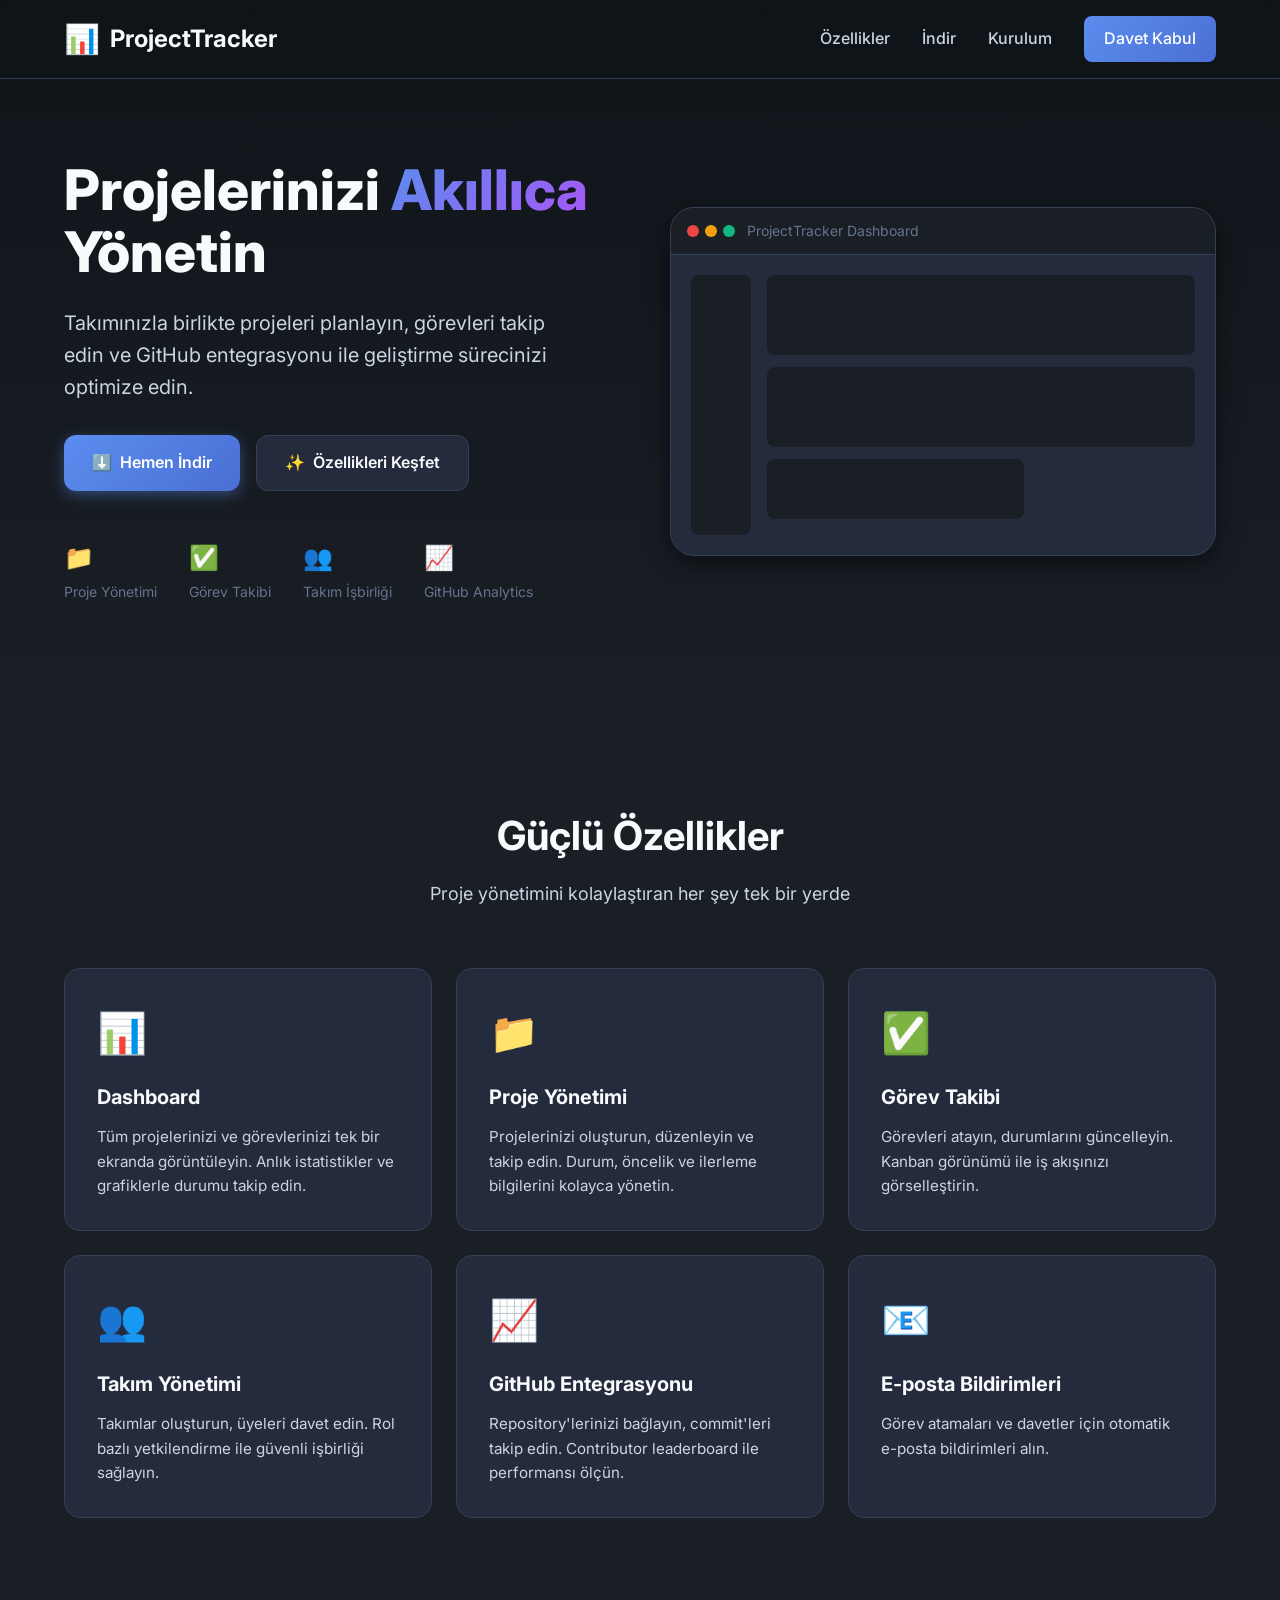
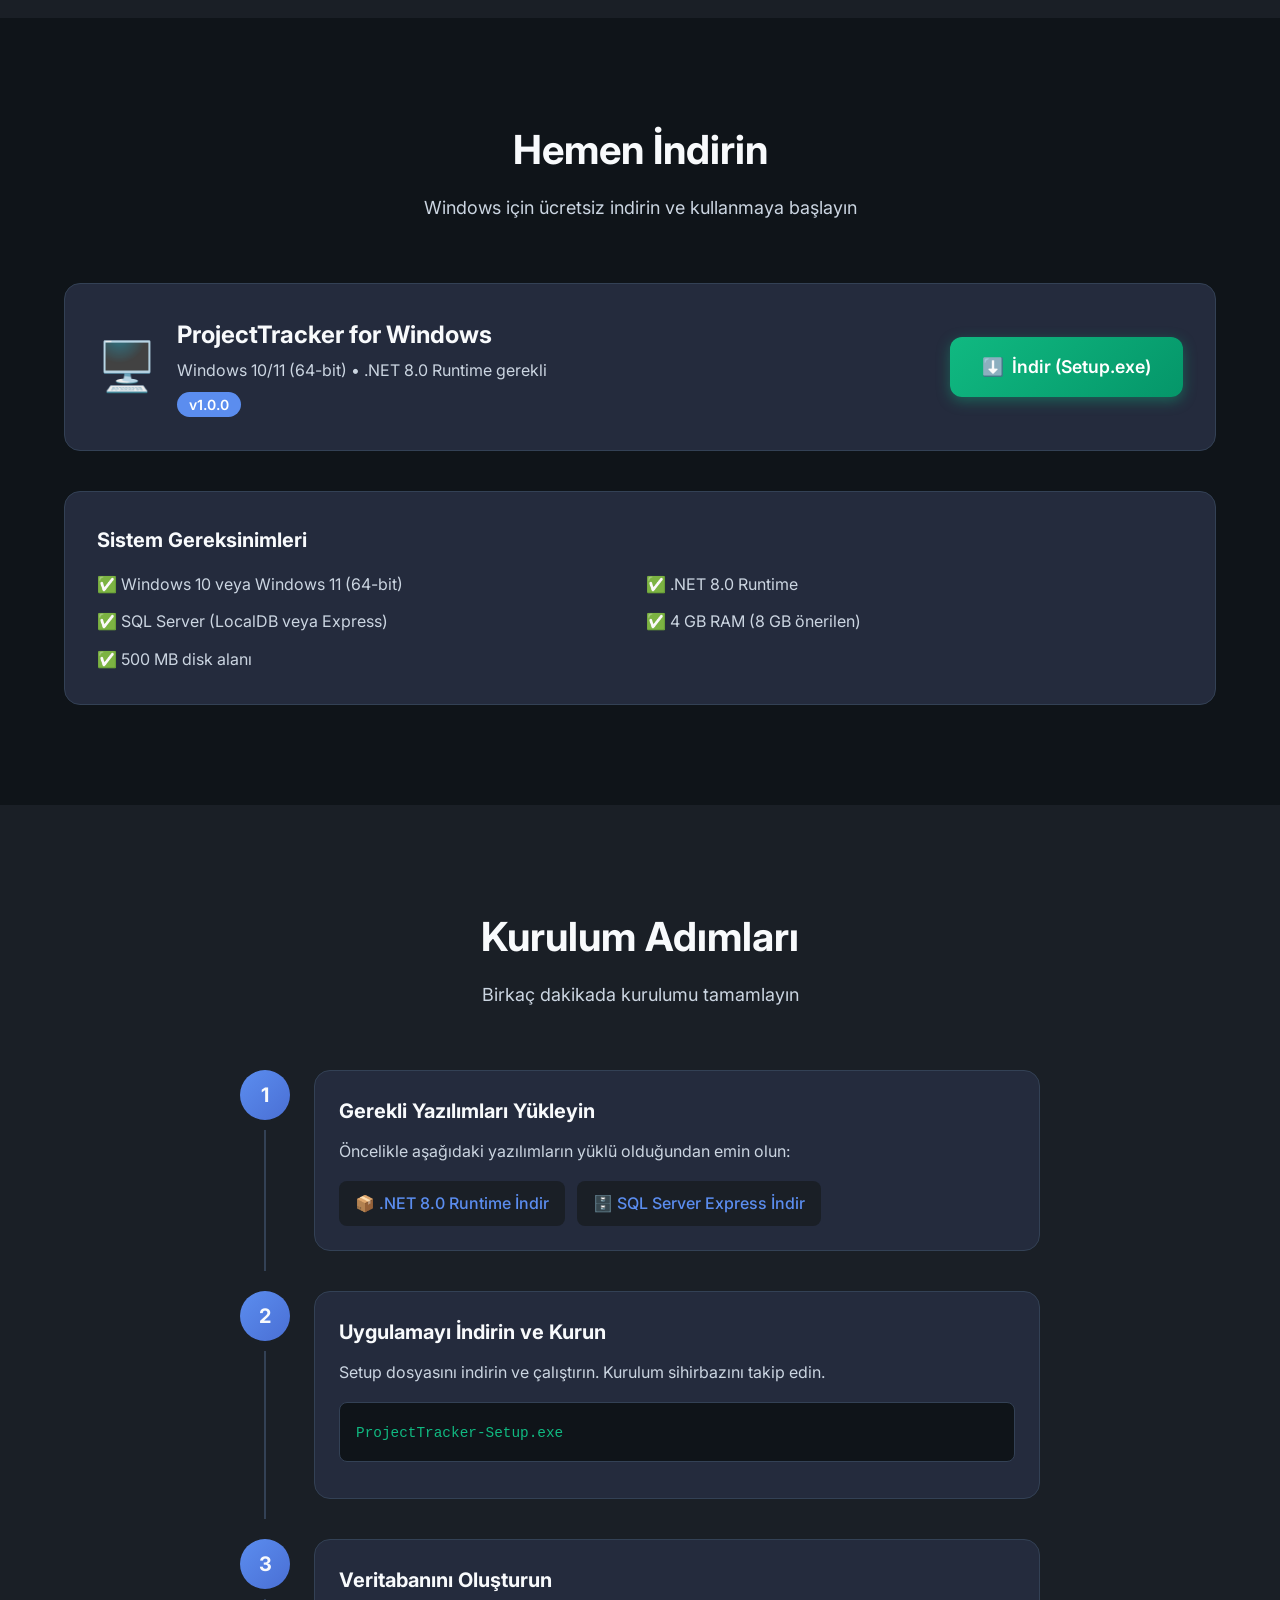
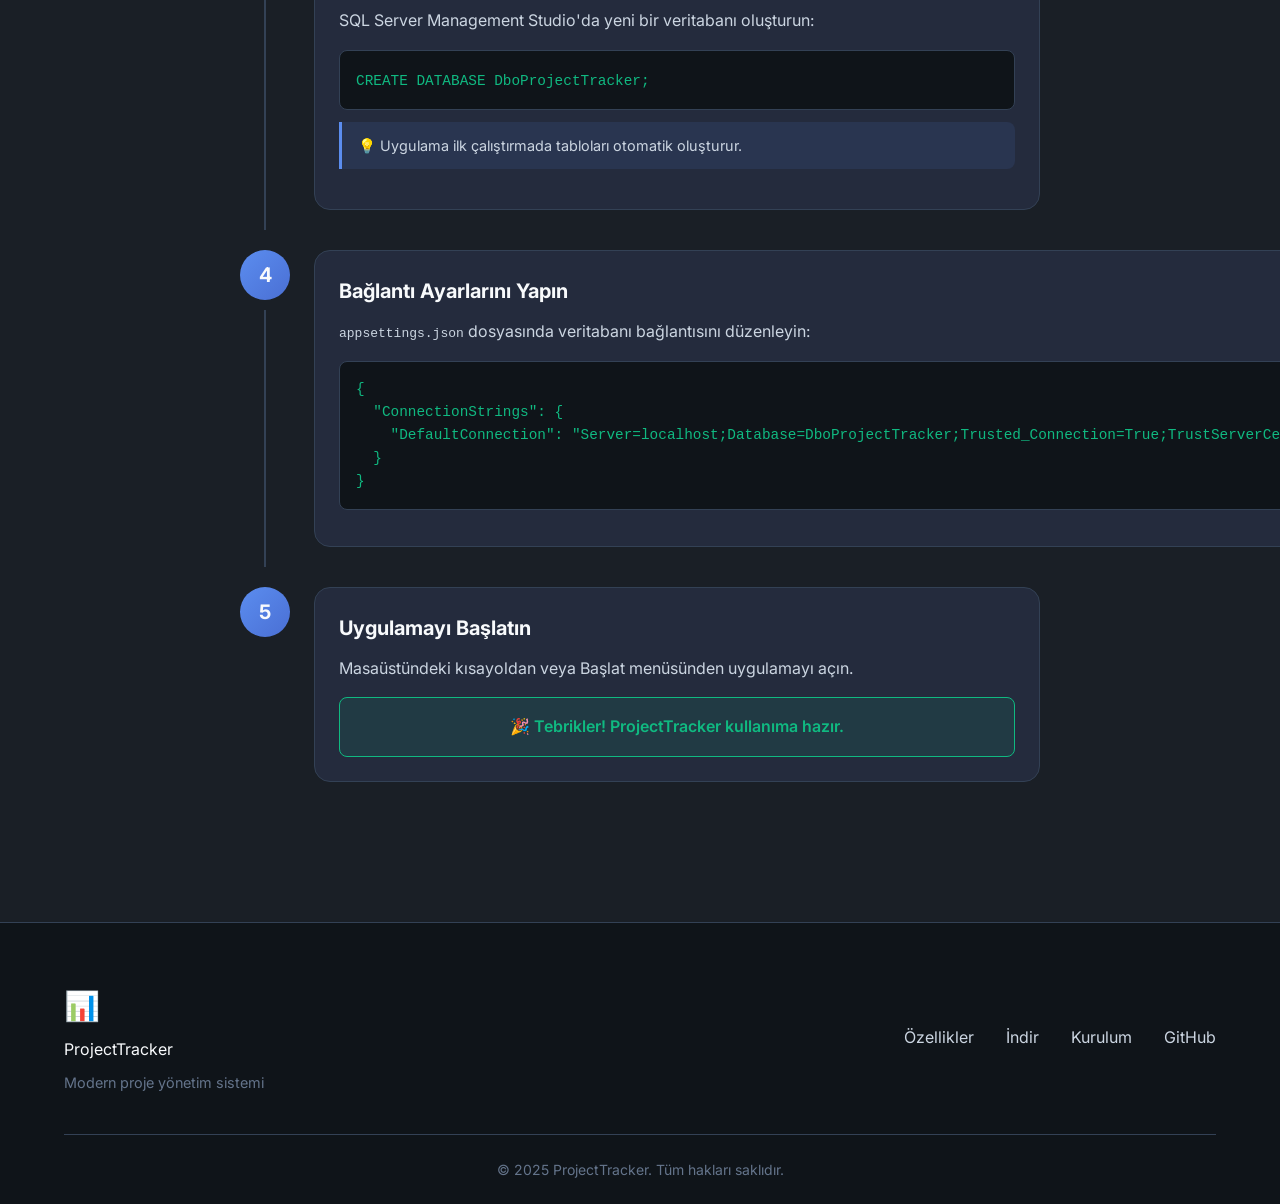
==== web/index.html @ f58aa92a "feat: E-posta bildirimleri, davet sistemi iyileştirmeleri ve güvenlik güncellemeleri - E-posta bildi" ====
<!DOCTYPE html>
<html lang="tr">
<head>
    <meta charset="UTF-8">
    <meta name="viewport" content="width=device-width, initial-scale=1.0">
    <title>ProjectTracker - Proje Yönetim Sistemi</title>
    <link rel="stylesheet" href="css/style.css">
    <link rel="preconnect" href="https://fonts.googleapis.com">
    <link href="https://fonts.googleapis.com/css2?family=Inter:wght@400;500;600;700;800&display=swap" rel="stylesheet">
</head>
<body>
    <!-- Navigation -->
    <nav class="navbar">
        <div class="container">
            <div class="logo">
                <span class="logo-icon">📊</span>
                <span class="logo-text">ProjectTracker</span>
            </div>
            <div class="nav-links">
                <a href="#features">Özellikler</a>
                <a href="#download">İndir</a>
                <a href="#setup">Kurulum</a>
                <a href="accept-invite.html" class="btn-nav">Davet Kabul</a>
            </div>
        </div>
    </nav>

    <!-- Hero Section -->
    <section class="hero">
        <div class="container">
            <div class="hero-content">
                <h1>Projelerinizi <span class="gradient-text">Akıllıca</span> Yönetin</h1>
                <p class="hero-subtitle">
                    Takımınızla birlikte projeleri planlayın, görevleri takip edin ve 
                    GitHub entegrasyonu ile geliştirme sürecinizi optimize edin.
                </p>
                <div class="hero-buttons">
                    <a href="#download" class="btn btn-primary">
                        <span>⬇️</span> Hemen İndir
                    </a>
                    <a href="#features" class="btn btn-secondary">
                        <span>✨</span> Özellikleri Keşfet
                    </a>
                </div>
                <div class="hero-stats">
                    <div class="stat">
                        <span class="stat-number">📁</span>
                        <span class="stat-label">Proje Yönetimi</span>
                    </div>
                    <div class="stat">
                        <span class="stat-number">✅</span>
                        <span class="stat-label">Görev Takibi</span>
                    </div>
                    <div class="stat">
                        <span class="stat-number">👥</span>
                        <span class="stat-label">Takım İşbirliği</span>
                    </div>
                    <div class="stat">
                        <span class="stat-number">📈</span>
                        <span class="stat-label">GitHub Analytics</span>
                    </div>
                </div>
            </div>
            <div class="hero-image">
                <div class="app-preview">
                    <div class="preview-header">
                        <div class="preview-dots">
                            <span></span><span></span><span></span>
                        </div>
                        <span class="preview-title">ProjectTracker Dashboard</span>
                    </div>
                    <div class="preview-content">
                        <div class="preview-sidebar"></div>
                        <div class="preview-main">
                            <div class="preview-card"></div>
                            <div class="preview-card"></div>
                            <div class="preview-card small"></div>
                        </div>
                    </div>
                </div>
            </div>
        </div>
    </section>

    <!-- Features Section -->
    <section id="features" class="features">
        <div class="container">
            <h2 class="section-title">Güçlü Özellikler</h2>
            <p class="section-subtitle">Proje yönetimini kolaylaştıran her şey tek bir yerde</p>
            
            <div class="features-grid">
                <div class="feature-card">
                    <div class="feature-icon">📊</div>
                    <h3>Dashboard</h3>
                    <p>Tüm projelerinizi ve görevlerinizi tek bir ekranda görüntüleyin. Anlık istatistikler ve grafiklerle durumu takip edin.</p>
                </div>
                <div class="feature-card">
                    <div class="feature-icon">📁</div>
                    <h3>Proje Yönetimi</h3>
                    <p>Projelerinizi oluşturun, düzenleyin ve takip edin. Durum, öncelik ve ilerleme bilgilerini kolayca yönetin.</p>
                </div>
                <div class="feature-card">
                    <div class="feature-icon">✅</div>
                    <h3>Görev Takibi</h3>
                    <p>Görevleri atayın, durumlarını güncelleyin. Kanban görünümü ile iş akışınızı görselleştirin.</p>
                </div>
                <div class="feature-card">
                    <div class="feature-icon">👥</div>
                    <h3>Takım Yönetimi</h3>
                    <p>Takımlar oluşturun, üyeleri davet edin. Rol bazlı yetkilendirme ile güvenli işbirliği sağlayın.</p>
                </div>
                <div class="feature-card">
                    <div class="feature-icon">📈</div>
                    <h3>GitHub Entegrasyonu</h3>
                    <p>Repository'lerinizi bağlayın, commit'leri takip edin. Contributor leaderboard ile performansı ölçün.</p>
                </div>
                <div class="feature-card">
                    <div class="feature-icon">📧</div>
                    <h3>E-posta Bildirimleri</h3>
                    <p>Görev atamaları ve davetler için otomatik e-posta bildirimleri alın.</p>
                </div>
            </div>
        </div>
    </section>

    <!-- Download Section -->
    <section id="download" class="download">
        <div class="container">
            <h2 class="section-title">Hemen İndirin</h2>
            <p class="section-subtitle">Windows için ücretsiz indirin ve kullanmaya başlayın</p>
            
            <div class="download-card">
                <div class="download-info">
                    <div class="download-icon">🖥️</div>
                    <div class="download-details">
                        <h3>ProjectTracker for Windows</h3>
                        <p>Windows 10/11 (64-bit) • .NET 8.0 Runtime gerekli</p>
                        <span class="version-badge">v1.0.0</span>
                    </div>
                </div>
                <a href="https://github.com/BilalAbic/projecttracker/releases/latest" class="btn btn-download">
                    <span>⬇️</span> İndir (Setup.exe)
                </a>
            </div>

            <div class="requirements">
                <h4>Sistem Gereksinimleri</h4>
                <ul>
                    <li>✅ Windows 10 veya Windows 11 (64-bit)</li>
                    <li>✅ .NET 8.0 Runtime</li>
                    <li>✅ SQL Server (LocalDB veya Express)</li>
                    <li>✅ 4 GB RAM (8 GB önerilen)</li>
                    <li>✅ 500 MB disk alanı</li>
                </ul>
            </div>
        </div>
    </section>

    <!-- Setup Section -->
    <section id="setup" class="setup">
        <div class="container">
            <h2 class="section-title">Kurulum Adımları</h2>
            <p class="section-subtitle">Birkaç dakikada kurulumu tamamlayın</p>
            
            <div class="steps">
                <div class="step">
                    <div class="step-number">1</div>
                    <div class="step-content">
                        <h3>Gerekli Yazılımları Yükleyin</h3>
                        <p>Öncelikle aşağıdaki yazılımların yüklü olduğundan emin olun:</p>
                        <div class="step-links">
                            <a href="https://dotnet.microsoft.com/download/dotnet/8.0" target="_blank" class="step-link">
                                📦 .NET 8.0 Runtime İndir
                            </a>
                            <a href="https://www.microsoft.com/sql-server/sql-server-downloads" target="_blank" class="step-link">
                                🗄️ SQL Server Express İndir
                            </a>
                        </div>
                    </div>
                </div>

                <div class="step">
                    <div class="step-number">2</div>
                    <div class="step-content">
                        <h3>Uygulamayı İndirin ve Kurun</h3>
                        <p>Setup dosyasını indirin ve çalıştırın. Kurulum sihirbazını takip edin.</p>
                        <div class="code-block">
                            <code>ProjectTracker-Setup.exe</code>
                        </div>
                    </div>
                </div>

                <div class="step">
                    <div class="step-number">3</div>
                    <div class="step-content">
                        <h3>Veritabanını Oluşturun</h3>
                        <p>SQL Server Management Studio'da yeni bir veritabanı oluşturun:</p>
                        <div class="code-block">
                            <code>CREATE DATABASE DboProjectTracker;</code>
                        </div>
                        <p class="step-note">💡 Uygulama ilk çalıştırmada tabloları otomatik oluşturur.</p>
                    </div>
                </div>

                <div class="step">
                    <div class="step-number">4</div>
                    <div class="step-content">
                        <h3>Bağlantı Ayarlarını Yapın</h3>
                        <p><code>appsettings.json</code> dosyasında veritabanı bağlantısını düzenleyin:</p>
                        <div class="code-block">
<pre>{
  "ConnectionStrings": {
    "DefaultConnection": "Server=localhost;Database=DboProjectTracker;Trusted_Connection=True;TrustServerCertificate=True;"
  }
}</pre>
                        </div>
                    </div>
                </div>

                <div class="step">
                    <div class="step-number">5</div>
                    <div class="step-content">
                        <h3>Uygulamayı Başlatın</h3>
                        <p>Masaüstündeki kısayoldan veya Başlat menüsünden uygulamayı açın.</p>
                        <div class="step-success">
                            🎉 Tebrikler! ProjectTracker kullanıma hazır.
                        </div>
                    </div>
                </div>
            </div>
        </div>
    </section>

    <!-- Footer -->
    <footer class="footer">
        <div class="container">
            <div class="footer-content">
                <div class="footer-brand">
                    <span class="logo-icon">📊</span>
                    <span class="logo-text">ProjectTracker</span>
                    <p>Modern proje yönetim sistemi</p>
                </div>
                <div class="footer-links">
                    <a href="#features">Özellikler</a>
                    <a href="#download">İndir</a>
                    <a href="#setup">Kurulum</a>
                    <a href="https://github.com/user/projecttracker" target="_blank">GitHub</a>
                </div>
            </div>
            <div class="footer-bottom">
                <p>© 2025 ProjectTracker. Tüm hakları saklıdır.</p>
            </div>
        </div>
    </footer>

    <script src="js/main.js"></script>
</body>
</html>
---- web/css/style.css ----
/* ============================================
   ProjectTracker Landing Page Styles
   Modern Dark Theme
   ============================================ */

:root {
    --bg-primary: #0f1419;
    --bg-secondary: #1a1f26;
    --bg-card: #242b3d;
    --bg-card-hover: #2d3548;
    --border-color: #334155;
    
    --accent-blue: #5b8def;
    --accent-blue-hover: #7ba8f7;
    --accent-green: #10b981;
    --accent-purple: #a855f7;
    --accent-orange: #f97316;
    
    --text-primary: #f8fafc;
    --text-secondary: #cbd5e1;
    --text-muted: #64748b;
    
    --gradient-blue: linear-gradient(135deg, #5b8def 0%, #4a6fd4 100%);
    --gradient-green: linear-gradient(135deg, #10b981 0%, #059669 100%);
    
    --shadow-sm: 0 2px 4px rgba(0, 0, 0, 0.3);
    --shadow-md: 0 4px 12px rgba(0, 0, 0, 0.4);
    --shadow-lg: 0 8px 24px rgba(0, 0, 0, 0.5);
    
    --radius-sm: 8px;
    --radius-md: 12px;
    --radius-lg: 16px;
    --radius-xl: 24px;
}

* {
    margin: 0;
    padding: 0;
    box-sizing: border-box;
}

html {
    scroll-behavior: smooth;
}

body {
    font-family: 'Inter', -apple-system, BlinkMacSystemFont, 'Segoe UI', sans-serif;
    background-color: var(--bg-primary);
    color: var(--text-primary);
    line-height: 1.6;
}

.container {
    max-width: 1200px;
    margin: 0 auto;
    padding: 0 24px;
}

/* ============================================
   Navigation
   ============================================ */
.navbar {
    position: fixed;
    top: 0;
    left: 0;
    right: 0;
    z-index: 1000;
    background: rgba(15, 20, 25, 0.9);
    backdrop-filter: blur(12px);
    border-bottom: 1px solid var(--border-color);
    padding: 16px 0;
}

.navbar .container {
    display: flex;
    justify-content: space-between;
    align-items: center;
}

.logo {
    display: flex;
    align-items: center;
    gap: 10px;
    font-size: 1.5rem;
    font-weight: 700;
}

.logo-icon {
    font-size: 1.8rem;
}

.nav-links {
    display: flex;
    align-items: center;
    gap: 32px;
}

.nav-links a {
    color: var(--text-secondary);
    text-decoration: none;
    font-weight: 500;
    transition: color 0.2s;
}

.nav-links a:hover {
    color: var(--text-primary);
}

.btn-nav {
    background: var(--gradient-blue);
    color: white !important;
    padding: 10px 20px;
    border-radius: var(--radius-sm);
    font-weight: 600;
}

.btn-nav:hover {
    transform: translateY(-2px);
    box-shadow: 0 4px 12px rgba(91, 141, 239, 0.4);
}

/* ============================================
   Buttons
   ============================================ */
.btn {
    display: inline-flex;
    align-items: center;
    gap: 8px;
    padding: 14px 28px;
    border-radius: var(--radius-md);
    font-weight: 600;
    font-size: 1rem;
    text-decoration: none;
    transition: all 0.3s ease;
    cursor: pointer;
    border: none;
}

.btn-primary {
    background: var(--gradient-blue);
    color: white;
    box-shadow: 0 4px 14px rgba(91, 141, 239, 0.4);
}

.btn-primary:hover {
    transform: translateY(-3px);
    box-shadow: 0 6px 20px rgba(91, 141, 239, 0.5);
}

.btn-secondary {
    background: var(--bg-card);
    color: var(--text-primary);
    border: 1px solid var(--border-color);
}

.btn-secondary:hover {
    background: var(--bg-card-hover);
    border-color: var(--accent-blue);
}

.btn-download {
    background: var(--gradient-green);
    color: white;
    padding: 16px 32px;
    font-size: 1.1rem;
    box-shadow: 0 4px 14px rgba(16, 185, 129, 0.4);
}

.btn-download:hover {
    transform: translateY(-3px);
    box-shadow: 0 6px 20px rgba(16, 185, 129, 0.5);
}

/* ============================================
   Hero Section
   ============================================ */
.hero {
    padding: 160px 0 100px;
    background: linear-gradient(180deg, var(--bg-primary) 0%, var(--bg-secondary) 100%);
}

.hero .container {
    display: grid;
    grid-template-columns: 1fr 1fr;
    gap: 60px;
    align-items: center;
}

.hero-content h1 {
    font-size: 3.5rem;
    font-weight: 800;
    line-height: 1.1;
    margin-bottom: 24px;
}

.gradient-text {
    background: linear-gradient(135deg, var(--accent-blue) 0%, var(--accent-purple) 100%);
    -webkit-background-clip: text;
    -webkit-text-fill-color: transparent;
    background-clip: text;
}

.hero-subtitle {
    font-size: 1.25rem;
    color: var(--text-secondary);
    margin-bottom: 32px;
    max-width: 500px;
}

.hero-buttons {
    display: flex;
    gap: 16px;
    margin-bottom: 48px;
}

.hero-stats {
    display: flex;
    gap: 32px;
}

.stat {
    display: flex;
    flex-direction: column;
    gap: 4px;
}

.stat-number {
    font-size: 1.5rem;
}

.stat-label {
    font-size: 0.875rem;
    color: var(--text-muted);
}

/* App Preview */
.app-preview {
    background: var(--bg-card);
    border-radius: var(--radius-xl);
    overflow: hidden;
    box-shadow: var(--shadow-lg);
    border: 1px solid var(--border-color);
}

.preview-header {
    background: var(--bg-secondary);
    padding: 12px 16px;
    display: flex;
    align-items: center;
    gap: 12px;
    border-bottom: 1px solid var(--border-color);
}

.preview-dots {
    display: flex;
    gap: 6px;
}

.preview-dots span {
    width: 12px;
    height: 12px;
    border-radius: 50%;
    background: var(--border-color);
}

.preview-dots span:first-child { background: #ef4444; }
.preview-dots span:nth-child(2) { background: #f59e0b; }
.preview-dots span:last-child { background: #10b981; }

.preview-title {
    font-size: 0.875rem;
    color: var(--text-muted);
}

.preview-content {
    display: flex;
    padding: 20px;
    gap: 16px;
    min-height: 300px;
}

.preview-sidebar {
    width: 60px;
    background: var(--bg-secondary);
    border-radius: var(--radius-sm);
}

.preview-main {
    flex: 1;
    display: flex;
    flex-direction: column;
    gap: 12px;
}

.preview-card {
    background: var(--bg-secondary);
    border-radius: var(--radius-sm);
    height: 80px;
}

.preview-card.small {
    height: 60px;
    width: 60%;
}

/* ============================================
   Features Section
   ============================================ */
.features {
    padding: 100px 0;
    background: var(--bg-secondary);
}

.section-title {
    font-size: 2.5rem;
    font-weight: 700;
    text-align: center;
    margin-bottom: 12px;
}

.section-subtitle {
    font-size: 1.125rem;
    color: var(--text-secondary);
    text-align: center;
    margin-bottom: 60px;
}

.features-grid {
    display: grid;
    grid-template-columns: repeat(3, 1fr);
    gap: 24px;
}

.feature-card {
    background: var(--bg-card);
    border: 1px solid var(--border-color);
    border-radius: var(--radius-lg);
    padding: 32px;
    transition: all 0.3s ease;
}

.feature-card:hover {
    transform: translateY(-8px);
    border-color: var(--accent-blue);
    box-shadow: 0 12px 40px rgba(91, 141, 239, 0.15);
}

.feature-icon {
    font-size: 2.5rem;
    margin-bottom: 16px;
}

.feature-card h3 {
    font-size: 1.25rem;
    margin-bottom: 12px;
}

.feature-card p {
    color: var(--text-secondary);
    font-size: 0.95rem;
}

/* ============================================
   Download Section
   ============================================ */
.download {
    padding: 100px 0;
    background: var(--bg-primary);
}

.download-card {
    background: var(--bg-card);
    border: 1px solid var(--border-color);
    border-radius: var(--radius-lg);
    padding: 32px;
    display: flex;
    justify-content: space-between;
    align-items: center;
    margin-bottom: 40px;
}

.download-info {
    display: flex;
    align-items: center;
    gap: 20px;
}

.download-icon {
    font-size: 3rem;
}

.download-details h3 {
    font-size: 1.5rem;
    margin-bottom: 4px;
}

.download-details p {
    color: var(--text-secondary);
    margin-bottom: 8px;
}

.version-badge {
    background: var(--accent-blue);
    color: white;
    padding: 4px 12px;
    border-radius: 20px;
    font-size: 0.875rem;
    font-weight: 600;
}

.requirements {
    background: var(--bg-card);
    border: 1px solid var(--border-color);
    border-radius: var(--radius-lg);
    padding: 32px;
}

.requirements h4 {
    font-size: 1.25rem;
    margin-bottom: 16px;
}

.requirements ul {
    list-style: none;
    display: grid;
    grid-template-columns: repeat(2, 1fr);
    gap: 12px;
}

.requirements li {
    color: var(--text-secondary);
}

/* ============================================
   Setup Section
   ============================================ */
.setup {
    padding: 100px 0;
    background: var(--bg-secondary);
}

.steps {
    max-width: 800px;
    margin: 0 auto;
}

.step {
    display: flex;
    gap: 24px;
    margin-bottom: 40px;
    position: relative;
}

.step:not(:last-child)::after {
    content: '';
    position: absolute;
    left: 24px;
    top: 60px;
    bottom: -20px;
    width: 2px;
    background: var(--border-color);
}

.step-number {
    width: 50px;
    height: 50px;
    background: var(--gradient-blue);
    border-radius: 50%;
    display: flex;
    align-items: center;
    justify-content: center;
    font-size: 1.25rem;
    font-weight: 700;
    flex-shrink: 0;
}

.step-content {
    flex: 1;
    background: var(--bg-card);
    border: 1px solid var(--border-color);
    border-radius: var(--radius-lg);
    padding: 24px;
}

.step-content h3 {
    font-size: 1.25rem;
    margin-bottom: 12px;
}

.step-content p {
    color: var(--text-secondary);
    margin-bottom: 16px;
}

.step-links {
    display: flex;
    gap: 12px;
    flex-wrap: wrap;
}

.step-link {
    background: var(--bg-secondary);
    color: var(--accent-blue);
    padding: 10px 16px;
    border-radius: var(--radius-sm);
    text-decoration: none;
    font-weight: 500;
    transition: all 0.2s;
}

.step-link:hover {
    background: var(--accent-blue);
    color: white;
}

.code-block {
    background: var(--bg-primary);
    border: 1px solid var(--border-color);
    border-radius: var(--radius-sm);
    padding: 16px;
    margin: 12px 0;
    overflow-x: auto;
}

.code-block code,
.code-block pre {
    font-family: 'Fira Code', 'Consolas', monospace;
    font-size: 0.9rem;
    color: var(--accent-green);
}

.step-note {
    background: rgba(91, 141, 239, 0.1);
    border-left: 3px solid var(--accent-blue);
    padding: 12px 16px;
    border-radius: 0 var(--radius-sm) var(--radius-sm) 0;
    font-size: 0.9rem;
}

.step-success {
    background: rgba(16, 185, 129, 0.1);
    border: 1px solid var(--accent-green);
    color: var(--accent-green);
    padding: 16px;
    border-radius: var(--radius-sm);
    font-weight: 600;
    text-align: center;
}

/* ============================================
   Footer
   ============================================ */
.footer {
    background: var(--bg-primary);
    border-top: 1px solid var(--border-color);
    padding: 60px 0 24px;
}

.footer-content {
    display: flex;
    justify-content: space-between;
    align-items: center;
    margin-bottom: 40px;
}

.footer-brand {
    display: flex;
    flex-direction: column;
    gap: 8px;
}

.footer-brand .logo-icon,
.footer-brand .logo-text {
    display: inline;
}

.footer-brand p {
    color: var(--text-muted);
    font-size: 0.9rem;
}

.footer-links {
    display: flex;
    gap: 32px;
}

.footer-links a {
    color: var(--text-secondary);
    text-decoration: none;
    transition: color 0.2s;
}

.footer-links a:hover {
    color: var(--accent-blue);
}

.footer-bottom {
    text-align: center;
    padding-top: 24px;
    border-top: 1px solid var(--border-color);
    color: var(--text-muted);
    font-size: 0.875rem;
}

/* ============================================
   Responsive
   ============================================ */
@media (max-width: 1024px) {
    .hero .container {
        grid-template-columns: 1fr;
        text-align: center;
    }
    
    .hero-subtitle {
        margin: 0 auto 32px;
    }
    
    .hero-buttons {
        justify-content: center;
    }
    
    .hero-stats {
        justify-content: center;
    }
    
    .hero-image {
        display: none;
    }
    
    .features-grid {
        grid-template-columns: repeat(2, 1fr);
    }
}

@media (max-width: 768px) {
    .navbar .container {
        flex-direction: column;
        gap: 16px;
    }
    
    .nav-links {
        gap: 16px;
    }
    
    .hero-content h1 {
        font-size: 2.5rem;
    }
    
    .features-grid {
        grid-template-columns: 1fr;
    }
    
    .download-card {
        flex-direction: column;
        text-align: center;
        gap: 24px;
    }
    
    .download-info {
        flex-direction: column;
    }
    
    .requirements ul {
        grid-template-columns: 1fr;
    }
    
    .footer-content {
        flex-direction: column;
        gap: 24px;
        text-align: center;
    }
}
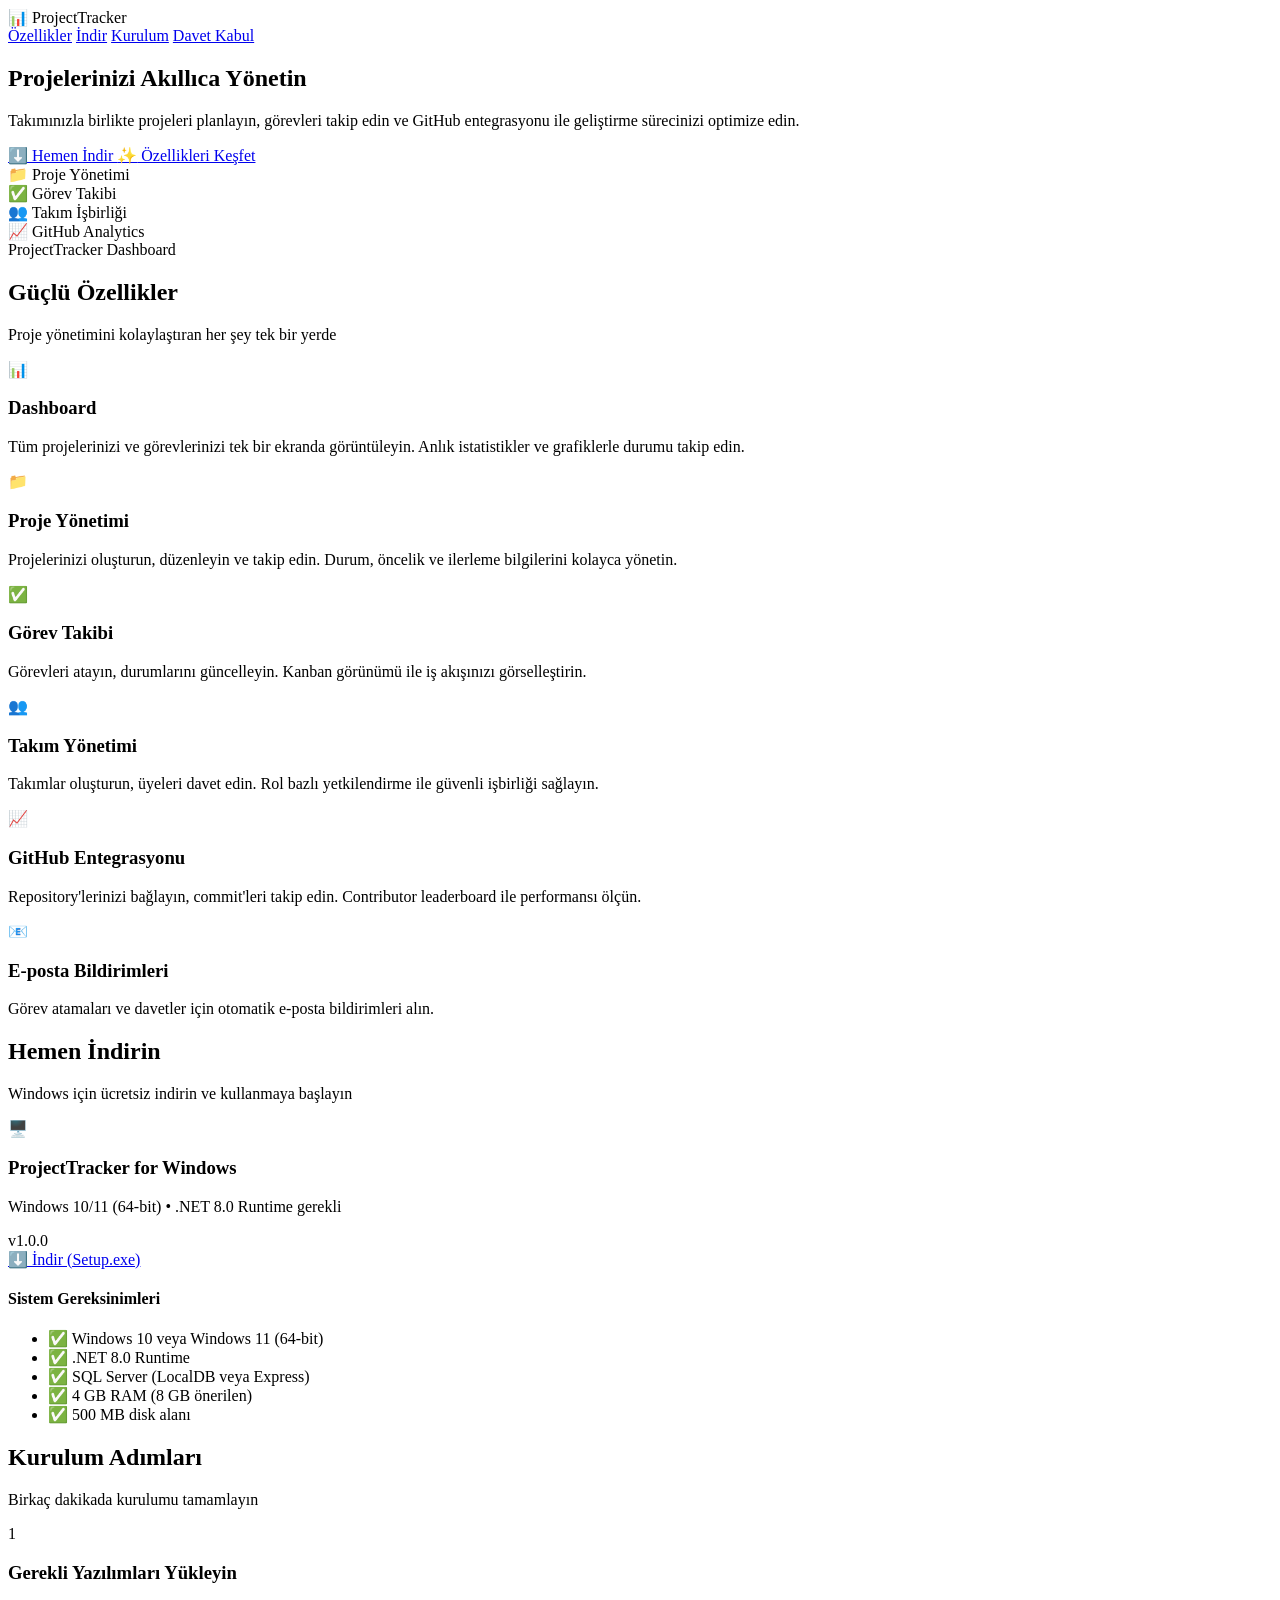
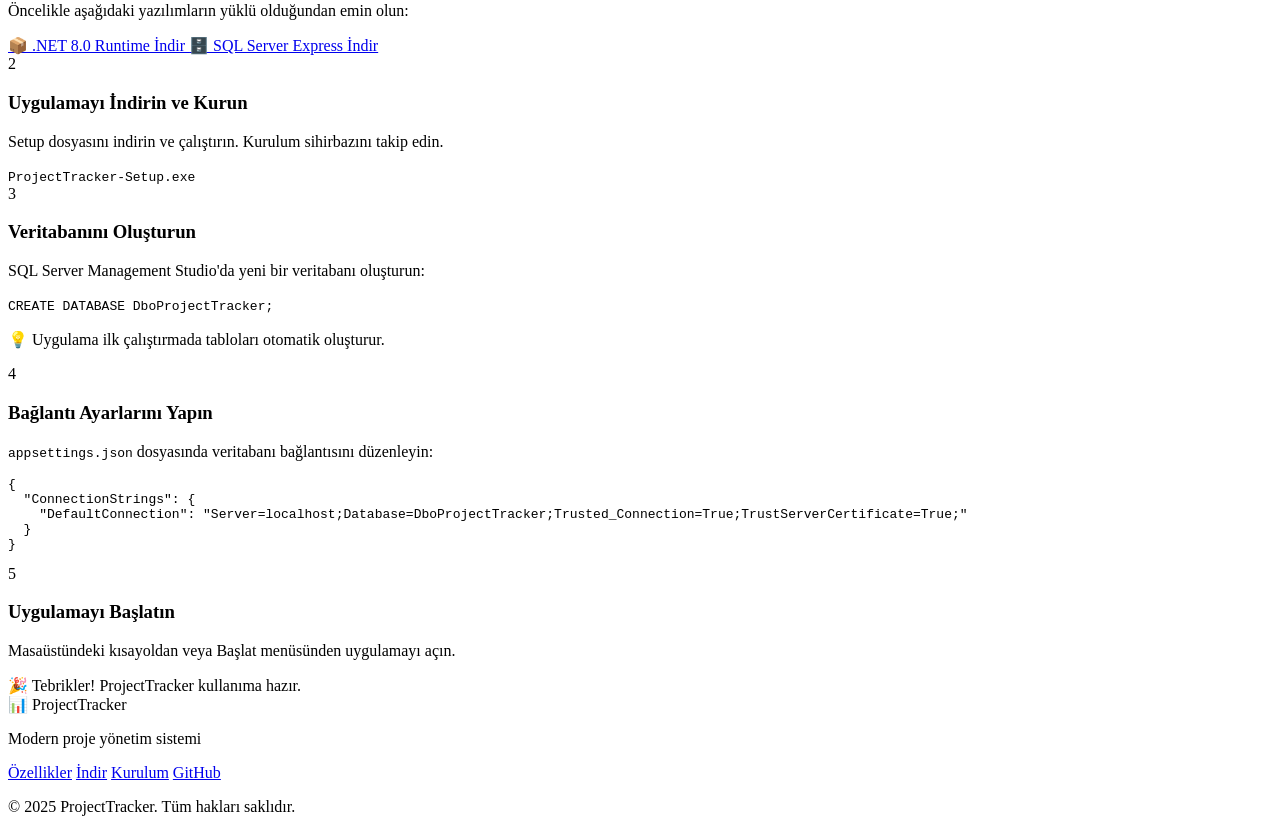
==== commit aa3f5523: "Update stylesheet and script paths in index.html" ====
--- a/web/index.html
+++ b/web/index.html
@@ -1,10 +1,11 @@
 <!DOCTYPE html>
-<html lang="tr">
+<html lang="en">
+<base href="/ProjectTracker/">
 <head>
     <meta charset="UTF-8">
     <meta name="viewport" content="width=device-width, initial-scale=1.0">
     <title>ProjectTracker - Proje Yönetim Sistemi</title>
-    <link rel="stylesheet" href="css/style.css">
+    <link rel="stylesheet" href="./css/style.css">
     <link rel="preconnect" href="https://fonts.googleapis.com">
     <link href="https://fonts.googleapis.com/css2?family=Inter:wght@400;500;600;700;800&display=swap" rel="stylesheet">
 </head>
@@ -244,7 +245,7 @@
                     <a href="#features">Özellikler</a>
                     <a href="#download">İndir</a>
                     <a href="#setup">Kurulum</a>
-                    <a href="https://github.com/user/projecttracker" target="_blank">GitHub</a>
+                    <a href="https://github.com/BilalAbic/projecttracker" target="_blank">GitHub</a>
                 </div>
             </div>
             <div class="footer-bottom">
@@ -253,6 +254,6 @@
         </div>
     </footer>
 
-    <script src="js/main.js"></script>
+    <script src="./js/main.js"></script>
 </body>
 </html>
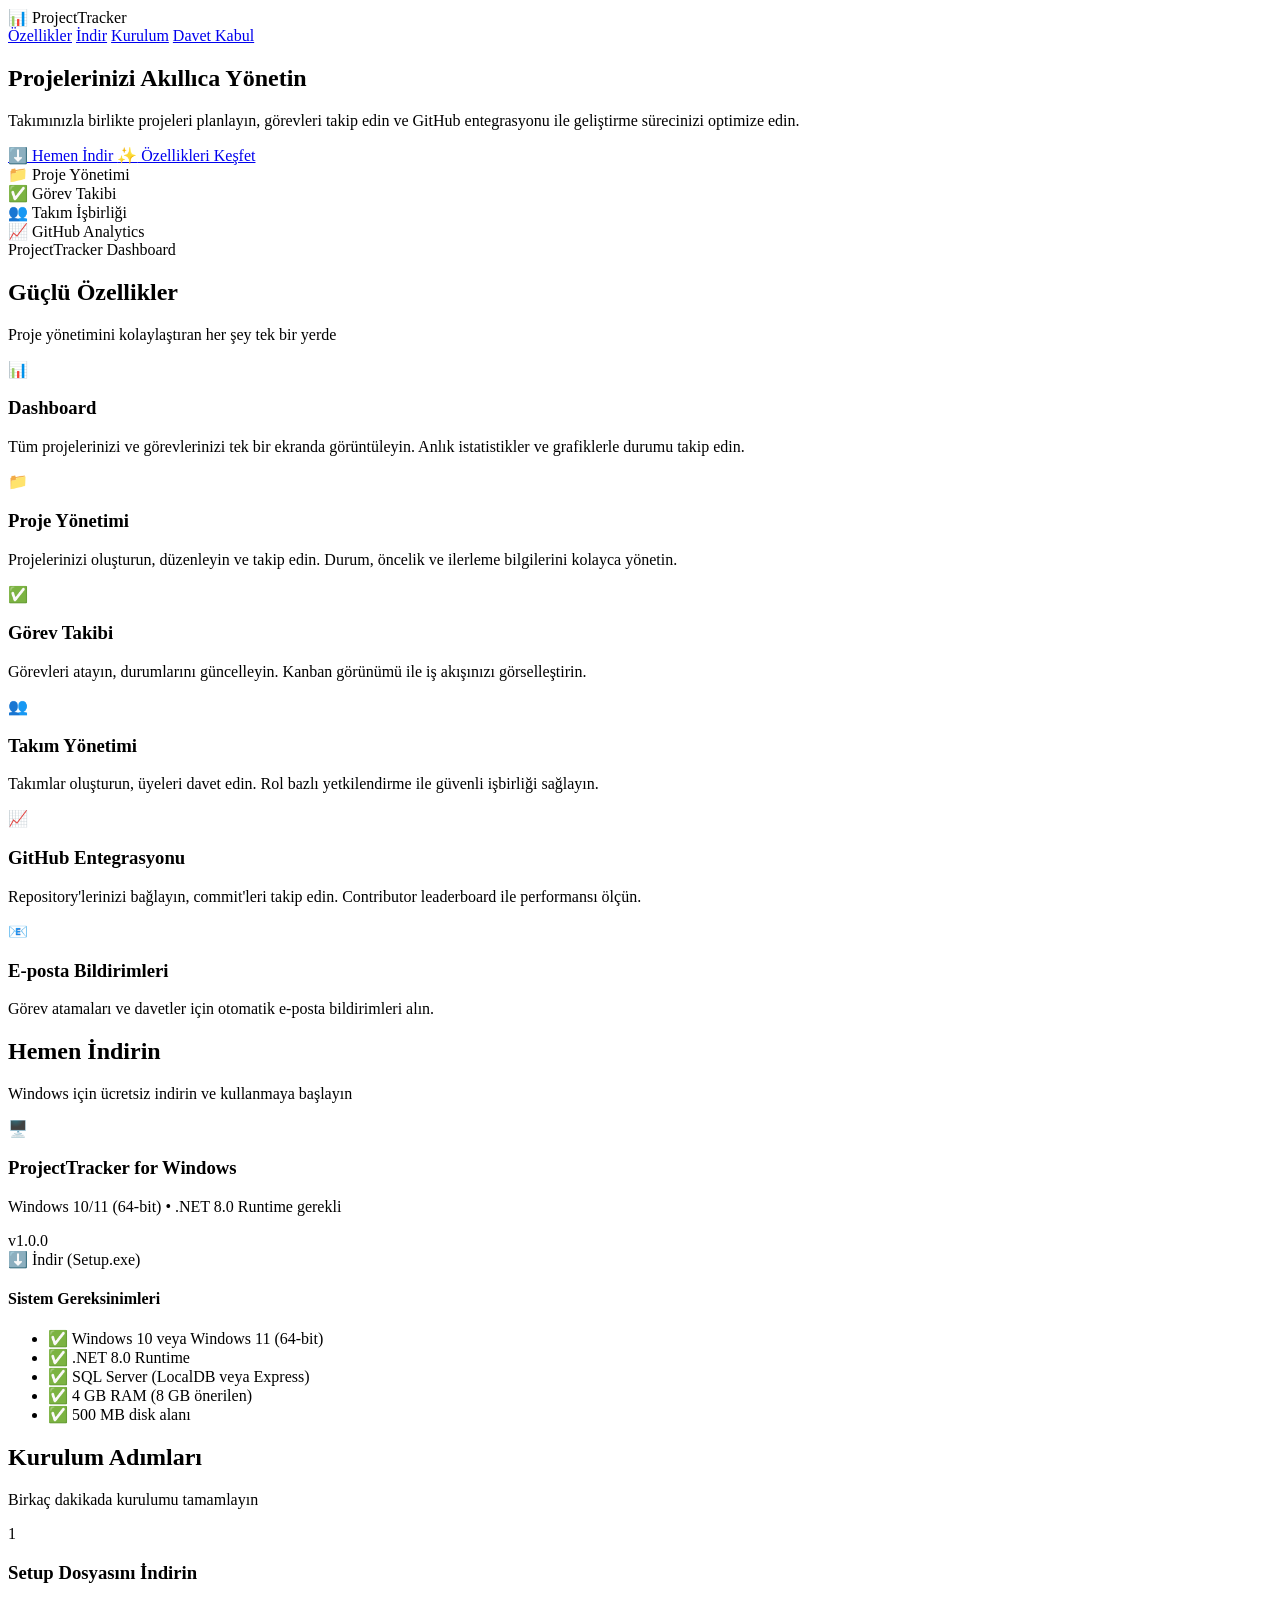
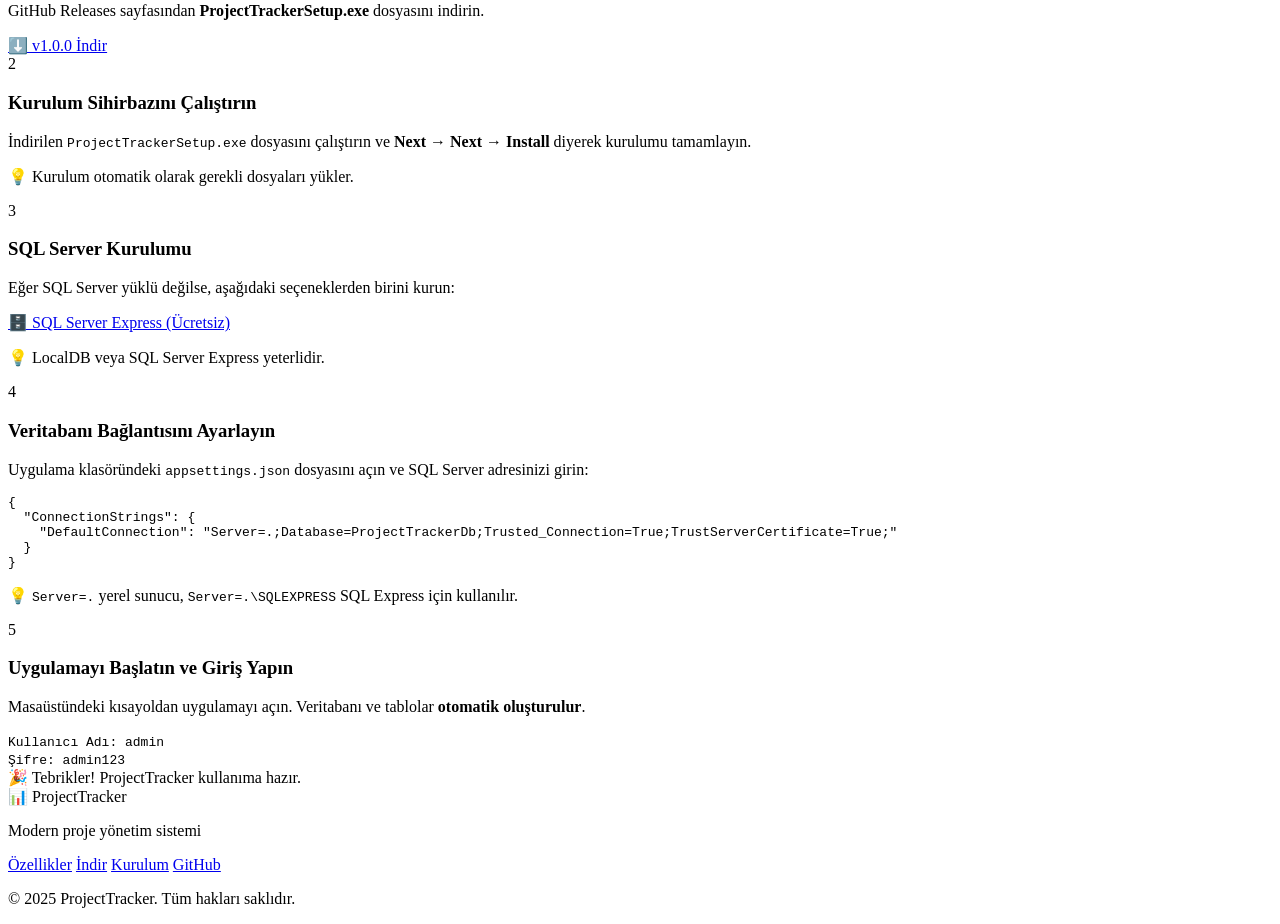
==== commit be120761: "🚀 v1.0.0 Release - Kurulum ve Veritabanı Otomasyonu ✅ Veritabanı Otomasyonu: - Program.cs'e EnsureCr" ====
--- a/web/index.html
+++ b/web/index.html
@@ -139,7 +139,7 @@
                         <span class="version-badge">v1.0.0</span>
                     </div>
                 </div>
-                <a href="https://github.com/BilalAbic/projecttracker/releases/latest" class="btn btn-download">
+                <a href="https://github.com/BilalAbic/ProjectTracker/releases/tag/v1.0.0" class="btn btn-download"></a>
                     <span>⬇️</span> İndir (Setup.exe)
                 </a>
             </div>
@@ -167,62 +167,64 @@
                 <div class="step">
                     <div class="step-number">1</div>
                     <div class="step-content">
-                        <h3>Gerekli Yazılımları Yükleyin</h3>
-                        <p>Öncelikle aşağıdaki yazılımların yüklü olduğundan emin olun:</p>
+                        <h3>Setup Dosyasını İndirin</h3>
+                        <p>GitHub Releases sayfasından <strong>ProjectTrackerSetup.exe</strong> dosyasını indirin.</p>
                         <div class="step-links">
-                            <a href="https://dotnet.microsoft.com/download/dotnet/8.0" target="_blank" class="step-link">
-                                📦 .NET 8.0 Runtime İndir
+                            <a href="https://github.com/BilalAbic/ProjectTracker/releases/tag/v1.0.0" target="_blank" class="step-link">
+                                ⬇️ v1.0.0 İndir
                             </a>
+                        </div>
+                    </div>
+                </div>
+
+                <div class="step">
+                    <div class="step-number">2</div>
+                    <div class="step-content">
+                        <h3>Kurulum Sihirbazını Çalıştırın</h3>
+                        <p>İndirilen <code>ProjectTrackerSetup.exe</code> dosyasını çalıştırın ve <strong>Next → Next → Install</strong> diyerek kurulumu tamamlayın.</p>
+                        <p class="step-note">💡 Kurulum otomatik olarak gerekli dosyaları yükler.</p>
+                    </div>
+                </div>
+
+                <div class="step">
+                    <div class="step-number">3</div>
+                    <div class="step-content">
+                        <h3>SQL Server Kurulumu</h3>
+                        <p>Eğer SQL Server yüklü değilse, aşağıdaki seçeneklerden birini kurun:</p>
+                        <div class="step-links">
                             <a href="https://www.microsoft.com/sql-server/sql-server-downloads" target="_blank" class="step-link">
-                                🗄️ SQL Server Express İndir
+                                🗄️ SQL Server Express (Ücretsiz)
                             </a>
                         </div>
-                    </div>
-                </div>
-
-                <div class="step">
-                    <div class="step-number">2</div>
-                    <div class="step-content">
-                        <h3>Uygulamayı İndirin ve Kurun</h3>
-                        <p>Setup dosyasını indirin ve çalıştırın. Kurulum sihirbazını takip edin.</p>
-                        <div class="code-block">
-                            <code>ProjectTracker-Setup.exe</code>
-                        </div>
-                    </div>
-                </div>
-
-                <div class="step">
-                    <div class="step-number">3</div>
-                    <div class="step-content">
-                        <h3>Veritabanını Oluşturun</h3>
-                        <p>SQL Server Management Studio'da yeni bir veritabanı oluşturun:</p>
-                        <div class="code-block">
-                            <code>CREATE DATABASE DboProjectTracker;</code>
-                        </div>
-                        <p class="step-note">💡 Uygulama ilk çalıştırmada tabloları otomatik oluşturur.</p>
+                        <p class="step-note">💡 LocalDB veya SQL Server Express yeterlidir.</p>
                     </div>
                 </div>
 
                 <div class="step">
                     <div class="step-number">4</div>
                     <div class="step-content">
-                        <h3>Bağlantı Ayarlarını Yapın</h3>
-                        <p><code>appsettings.json</code> dosyasında veritabanı bağlantısını düzenleyin:</p>
+                        <h3>Veritabanı Bağlantısını Ayarlayın</h3>
+                        <p>Uygulama klasöründeki <code>appsettings.json</code> dosyasını açın ve SQL Server adresinizi girin:</p>
                         <div class="code-block">
 <pre>{
   "ConnectionStrings": {
-    "DefaultConnection": "Server=localhost;Database=DboProjectTracker;Trusted_Connection=True;TrustServerCertificate=True;"
+    "DefaultConnection": "Server=.;Database=ProjectTrackerDb;Trusted_Connection=True;TrustServerCertificate=True;"
   }
 }</pre>
                         </div>
+                        <p class="step-note">💡 <code>Server=.</code> yerel sunucu, <code>Server=.\SQLEXPRESS</code> SQL Express için kullanılır.</p>
                     </div>
                 </div>
 
                 <div class="step">
                     <div class="step-number">5</div>
                     <div class="step-content">
-                        <h3>Uygulamayı Başlatın</h3>
-                        <p>Masaüstündeki kısayoldan veya Başlat menüsünden uygulamayı açın.</p>
+                        <h3>Uygulamayı Başlatın ve Giriş Yapın</h3>
+                        <p>Masaüstündeki kısayoldan uygulamayı açın. Veritabanı ve tablolar <strong>otomatik oluşturulur</strong>.</p>
+                        <div class="code-block">
+                            <code>Kullanıcı Adı: admin</code><br>
+                            <code>Şifre: admin123</code>
+                        </div>
                         <div class="step-success">
                             🎉 Tebrikler! ProjectTracker kullanıma hazır.
                         </div>
